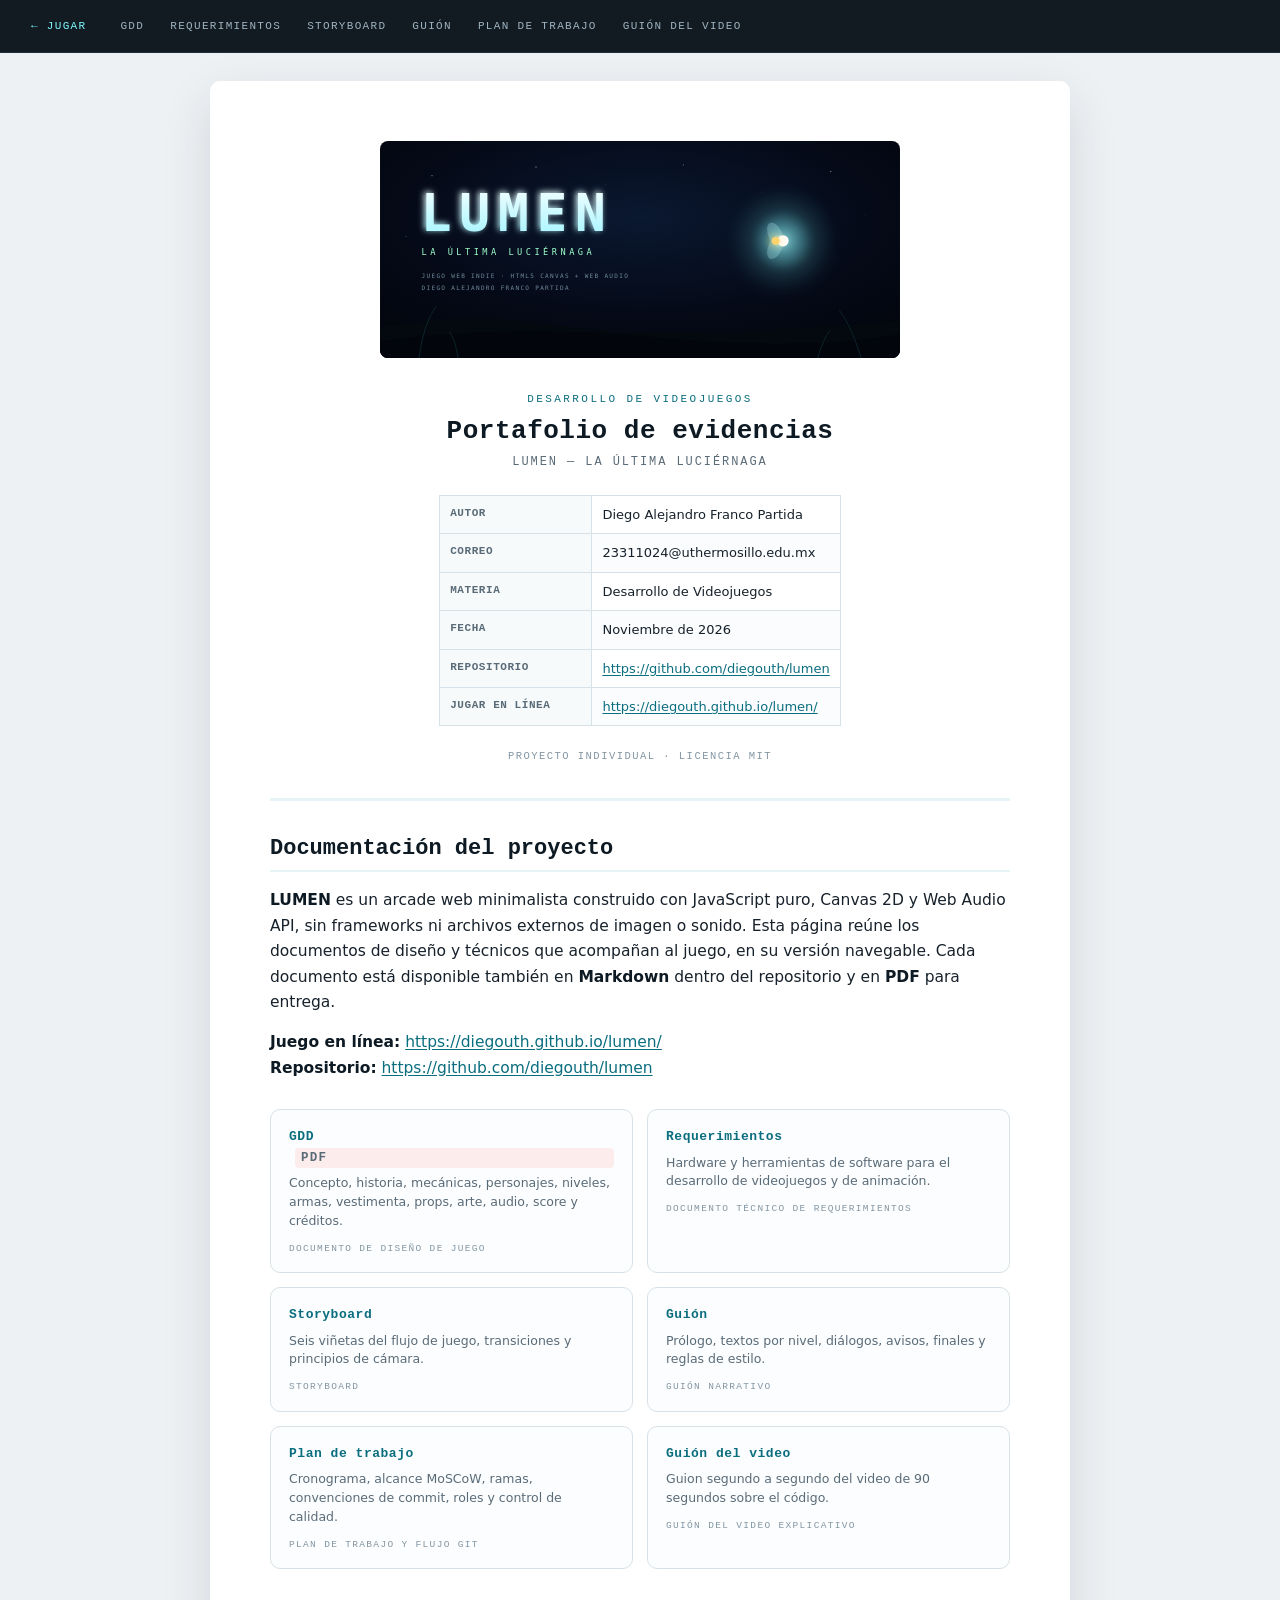
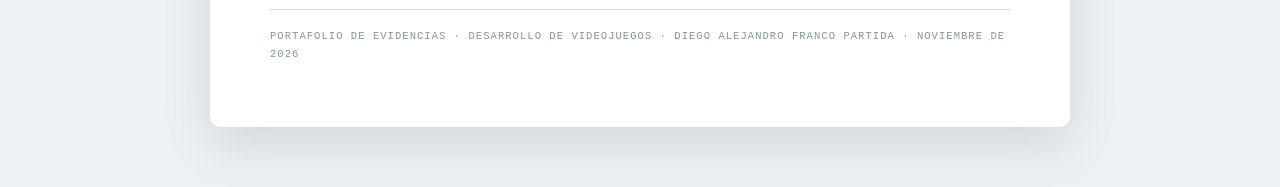
==== docs/index.html @ 680f1099 "docs(site): portafolio HTML navegable, PDF entregables y apartado de mecánicas" ====
<!DOCTYPE html>
<html lang="es">
<head>
<meta charset="utf-8">
<meta name="viewport" content="width=device-width, initial-scale=1">
<title>Portafolio de evidencias · LUMEN</title>
<meta name="description" content="Documentación de LUMEN">
<link rel="icon" href="../assets/favicon.svg" type="image/svg+xml">
<style>
:root {
  --ink: #17212b;
  --muted: #5a6b78;
  --faint: #8496a3;
  --accent: #0b6e7f;
  --accent-soft: #e6f4f7;
  --amber: #9a6b00;
  --line: #d7e2e8;
  --code-bg: #f4f7f9;
  --sans: "Segoe UI", system-ui, -apple-system, "Helvetica Neue", Arial, sans-serif;
  --mono: ui-monospace, SFMono-Regular, "SF Mono", Menlo, Consolas, "Liberation Mono", monospace;
}
* { box-sizing: border-box; }
html { -webkit-text-size-adjust: 100%; }
body {
  margin: 0;
  background: #eef1f4;
  color: var(--ink);
  font-family: var(--sans);
  font-size: 15.5px;
  line-height: 1.65;
}
.doc-nav {
  position: sticky;
  top: 0;
  z-index: 10;
  display: flex;
  flex-wrap: wrap;
  align-items: center;
  gap: 4px;
  padding: 10px 20px;
  background: rgba(9, 18, 26, 0.96);
  border-bottom: 1px solid #1d2f3c;
  backdrop-filter: blur(8px);
}
.doc-nav a {
  color: #9fb4c2;
  text-decoration: none;
  font-family: var(--mono);
  font-size: 11px;
  letter-spacing: 0.12em;
  text-transform: uppercase;
  padding: 6px 10px;
  border-radius: 999px;
  border: 1px solid transparent;
  white-space: nowrap;
}
.doc-nav a:hover { color: #7ef9ff; border-color: rgba(126, 249, 255, 0.35); }
.doc-nav a.active { color: #04121a; background: #7ef9ff; font-weight: 700; }
.doc-nav a.back { color: #7ef9ff; margin-right: 8px; }

.page {
  max-width: 860px;
  margin: 28px auto 60px;
  padding: 52px 60px 64px;
  background: #fff;
  border-radius: 10px;
  box-shadow: 0 18px 50px rgba(15, 32, 45, 0.12);
}

h1, h2, h3, h4 {
  font-family: var(--mono);
  line-height: 1.25;
  color: #0d1a24;
}
h1 { font-size: 30px; letter-spacing: 0.02em; margin: 0 0 26px; }
h2 {
  font-size: 22px;
  margin: 46px 0 16px;
  padding-bottom: 8px;
  border-bottom: 2px solid var(--accent-soft);
}
h3 { font-size: 16.5px; margin: 30px 0 10px; color: var(--accent); }
h4 { font-size: 14px; margin: 22px 0 8px; color: var(--muted); letter-spacing: 0.06em; text-transform: uppercase; }
p { margin: 0 0 14px; }
a { color: var(--accent); text-decoration: underline; text-underline-offset: 2px; }
a:hover { color: #064d59; }
strong { color: #0d1a24; }
em { color: var(--muted); }
ul, ol { margin: 0 0 16px; padding-left: 24px; }
li { margin: 4px 0; }
li::marker { color: var(--accent); }
hr { border: 0; border-top: 1px solid var(--line); margin: 34px 0; }
blockquote {
  margin: 18px 0;
  padding: 12px 18px;
  border-left: 4px solid var(--accent);
  background: var(--accent-soft);
  border-radius: 0 6px 6px 0;
  color: #24323d;
}
blockquote p:last-child { margin-bottom: 0; }
code {
  font-family: var(--mono);
  font-size: 0.86em;
  background: var(--code-bg);
  border: 1px solid var(--line);
  border-radius: 4px;
  padding: 1px 5px;
  color: #0a4f5c;
}
pre {
  margin: 18px 0;
  padding: 16px 18px;
  background: #0d1a24;
  border-radius: 8px;
  overflow-x: auto;
  line-height: 1.5;
}
pre code {
  background: none;
  border: 0;
  padding: 0;
  color: #cfeefa;
  font-size: 12.5px;
}
table {
  width: 100%;
  border-collapse: collapse;
  margin: 18px 0 22px;
  font-size: 13.5px;
}
th, td {
  border: 1px solid var(--line);
  padding: 8px 10px;
  text-align: left;
  vertical-align: top;
}
thead th {
  background: var(--accent-soft);
  color: #0a4f5c;
  font-family: var(--mono);
  font-size: 11.5px;
  letter-spacing: 0.06em;
  text-transform: uppercase;
}
tbody tr:nth-child(even) { background: #fafcfd; }
img { max-width: 100%; height: auto; }
p[align="center"] img { display: inline-block; }

/* Portada */
.cover {
  text-align: center;
  padding: 8px 0 32px;
  border-bottom: 3px solid var(--accent-soft);
  margin-bottom: 10px;
}
.cover-logo { width: 100%; max-width: 520px; border-radius: 8px; }
.cover-kicker {
  margin: 24px 0 6px;
  font-family: var(--mono);
  font-size: 11px;
  letter-spacing: 0.22em;
  text-transform: uppercase;
  color: var(--accent);
}
.cover-title { margin: 0 0 6px; font-size: 26px; }
.cover-project {
  margin: 0 0 22px;
  font-family: var(--mono);
  font-size: 12px;
  letter-spacing: 0.16em;
  text-transform: uppercase;
  color: var(--muted);
}
.cover-meta {
  width: auto;
  max-width: 520px;
  margin: 0 auto;
  font-size: 13px;
  text-align: left;
}
.cover-meta th {
  width: 38%;
  background: #f7fafb;
  font-family: var(--mono);
  font-size: 11px;
  letter-spacing: 0.05em;
  text-transform: uppercase;
  color: var(--muted);
}
.cover-foot {
  margin: 22px 0 0;
  font-family: var(--mono);
  font-size: 10.5px;
  letter-spacing: 0.14em;
  text-transform: uppercase;
  color: var(--faint);
}
/* Evita duplicar el título cuando ya lo muestra la portada */
.cover + .doc-body > h1:first-child { display: none; }

/* Índice de documentos */
.portfolio-intro { margin-bottom: 28px; }
.doc-grid {
  display: grid;
  grid-template-columns: repeat(auto-fill, minmax(250px, 1fr));
  gap: 14px;
  margin: 24px 0 0;
}
.doc-card {
  display: block;
  padding: 16px 18px;
  border: 1px solid var(--line);
  border-radius: 10px;
  text-decoration: none;
  color: inherit;
  background: #fbfdfe;
  transition: border-color 0.15s ease, box-shadow 0.15s ease, transform 0.15s ease;
}
.doc-card:hover {
  border-color: var(--accent);
  box-shadow: 0 8px 22px rgba(11, 110, 127, 0.12);
  transform: translateY(-2px);
}
.doc-card strong {
  display: block;
  font-family: var(--mono);
  font-size: 13px;
  letter-spacing: 0.04em;
  color: var(--accent);
  margin-bottom: 6px;
}
.doc-card span { display: block; font-size: 12.5px; color: var(--muted); line-height: 1.5; }
.doc-card em {
  display: block;
  margin-top: 10px;
  font-family: var(--mono);
  font-size: 9.5px;
  letter-spacing: 0.14em;
  text-transform: uppercase;
  font-style: normal;
  color: var(--faint);
}
.badge-pdf {
  display: inline-block;
  margin-left: 6px;
  padding: 1px 6px;
  border-radius: 4px;
  background: #fdecec;
  color: #a33;
  font-family: var(--mono);
  font-size: 9px;
  letter-spacing: 0.1em;
  vertical-align: middle;
}
.foot-note {
  margin-top: 40px;
  padding-top: 18px;
  border-top: 1px solid var(--line);
  font-family: var(--mono);
  font-size: 10.5px;
  letter-spacing: 0.1em;
  color: var(--faint);
  text-transform: uppercase;
}

/* Impresión / PDF */
@media print {
  @page { size: A4; margin: 17mm 15mm 18mm; }
  body { background: #fff; font-size: 10.5pt; line-height: 1.5; }
  .doc-nav { display: none !important; }
  .page {
    max-width: none;
    margin: 0;
    padding: 0;
    box-shadow: none;
    border-radius: 0;
  }
  h2 { page-break-after: avoid; break-after: avoid; margin-top: 26px; }
  h3 { page-break-after: avoid; break-after: avoid; }
  pre, img, blockquote { page-break-inside: avoid; break-inside: avoid; }
  table { page-break-inside: auto; break-inside: auto; }
  thead { display: table-header-group; }
  tr { page-break-inside: avoid; break-inside: avoid; }
  pre { background: #f4f7f9; border: 1px solid var(--line); }
  pre code { color: #17212b; font-size: 9pt; }
  a { color: var(--accent); }
  .cover { page-break-after: always; break-after: page; }
  .doc-card { box-shadow: none; }
}

@media (max-width: 720px) {
  .page { margin: 0; border-radius: 0; padding: 26px 20px 44px; box-shadow: none; }
  .doc-nav { padding: 8px 10px; }
  body { font-size: 15px; }
  h1 { font-size: 25px; }
  h2 { font-size: 20px; }
  table { font-size: 12px; }
  th, td { padding: 6px 7px; }
}
</style>
</head>
<body class="is-index">
<nav class="doc-nav" aria-label="Documentos"><a href="../index.html" class="back">← Jugar</a><a href="GDD.html">GDD</a><a href="REQUERIMIENTOS.html">Requerimientos</a><a href="STORYBOARD.html">Storyboard</a><a href="GUION.html">Guión</a><a href="PLAN-DE-TRABAJO.html">Plan de trabajo</a><a href="VIDEO.html">Guión del video</a></nav>
<main class="page">


  <header class="cover">
    <img class="cover-logo" src="../assets/splash.svg" alt="LUMEN — La última luciérnaga">
    <p class="cover-kicker">Desarrollo de Videojuegos</p>
    <h1 class="cover-title">Portafolio de evidencias</h1>
    <p class="cover-project">LUMEN — La última luciérnaga</p>
    <table class="cover-meta">
      <tr><th>Autor</th><td>Diego Alejandro Franco Partida</td></tr>
      <tr><th>Correo</th><td>23311024@uthermosillo.edu.mx</td></tr>
      <tr><th>Materia</th><td>Desarrollo de Videojuegos</td></tr>
      <tr><th>Fecha</th><td>Noviembre de 2026</td></tr>
      <tr><th>Repositorio</th><td><a href="https://github.com/diegouth/lumen">https://github.com/diegouth/lumen</a></td></tr>
      <tr><th>Jugar en línea</th><td><a href="https://diegouth.github.io/lumen/">https://diegouth.github.io/lumen/</a></td></tr>
    </table>
    <p class="cover-foot">Proyecto individual · Licencia MIT</p>
  </header>
<section class="portfolio-intro">
  <h2 style="margin-top:34px">Documentación del proyecto</h2>
  <p><strong>LUMEN</strong> es un arcade web minimalista construido con JavaScript puro, Canvas 2D y Web Audio API, sin
  frameworks ni archivos externos de imagen o sonido. Esta página reúne los documentos de diseño y técnicos que
  acompañan al juego, en su versión navegable. Cada documento está disponible también en <strong>Markdown</strong>
  dentro del repositorio y en <strong>PDF</strong> para entrega.</p>
  <p><strong>Juego en línea:</strong> <a href="https://diegouth.github.io/lumen/">https://diegouth.github.io/lumen/</a><br>
  <strong>Repositorio:</strong> <a href="https://github.com/diegouth/lumen">https://github.com/diegouth/lumen</a></p>
</section>
<section class="doc-grid">
<a class="doc-card" href="GDD.html">
      <strong>GDD<span class="badge-pdf">PDF</span></strong>
      <span>Concepto, historia, mecánicas, personajes, niveles, armas, vestimenta, props, arte, audio, score y créditos.</span>
      <em>Documento de Diseño de Juego</em>
    </a>
<a class="doc-card" href="REQUERIMIENTOS.html">
      <strong>Requerimientos</strong>
      <span>Hardware y herramientas de software para el desarrollo de videojuegos y de animación.</span>
      <em>Documento técnico de requerimientos</em>
    </a>
<a class="doc-card" href="STORYBOARD.html">
      <strong>Storyboard</strong>
      <span>Seis viñetas del flujo de juego, transiciones y principios de cámara.</span>
      <em>Storyboard</em>
    </a>
<a class="doc-card" href="GUION.html">
      <strong>Guión</strong>
      <span>Prólogo, textos por nivel, diálogos, avisos, finales y reglas de estilo.</span>
      <em>Guión narrativo</em>
    </a>
<a class="doc-card" href="PLAN-DE-TRABAJO.html">
      <strong>Plan de trabajo</strong>
      <span>Cronograma, alcance MoSCoW, ramas, convenciones de commit, roles y control de calidad.</span>
      <em>Plan de trabajo y flujo Git</em>
    </a>
<a class="doc-card" href="VIDEO.html">
      <strong>Guión del video</strong>
      <span>Guion segundo a segundo del video de 90 segundos sobre el código.</span>
      <em>Guión del video explicativo</em>
    </a>
</section>
<section class="foot-note">
  Portafolio de evidencias · Desarrollo de Videojuegos · Diego Alejandro Franco Partida · Noviembre de 2026
</section>
</main>
</body>
</html>
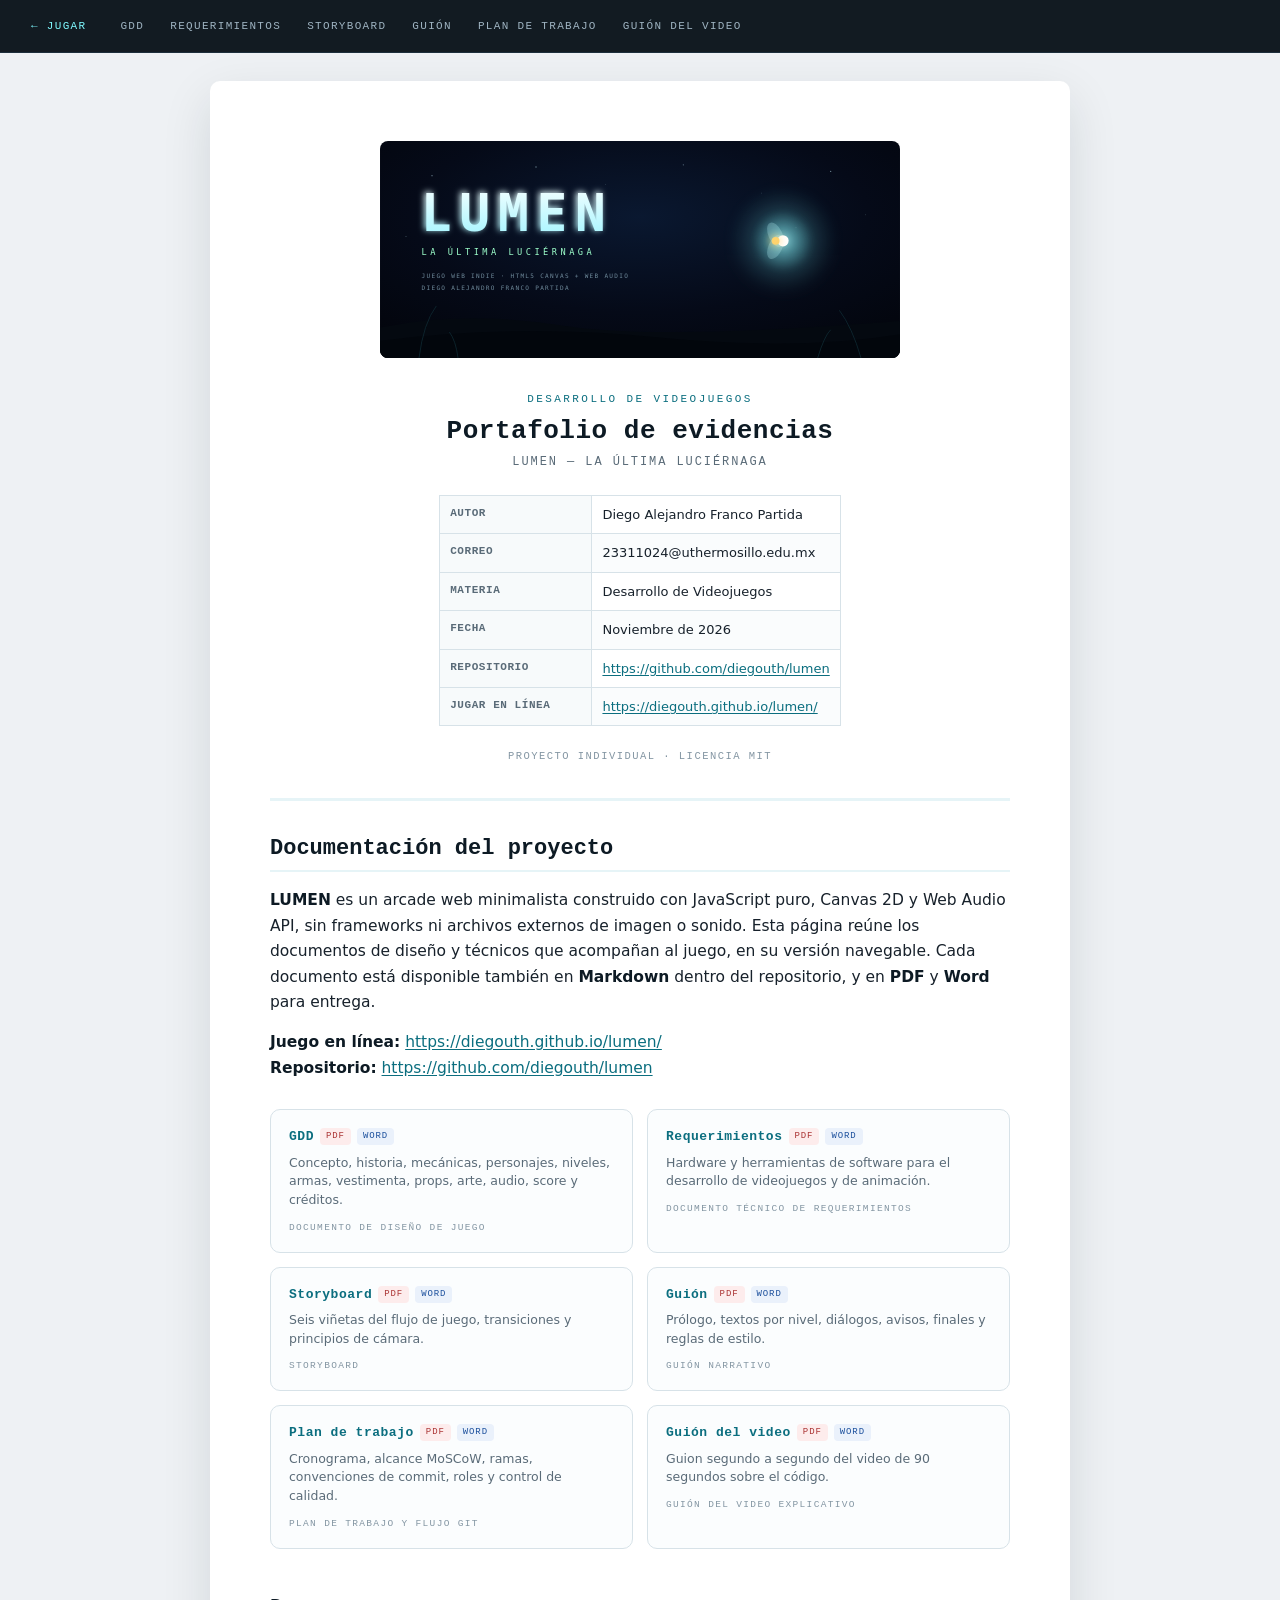
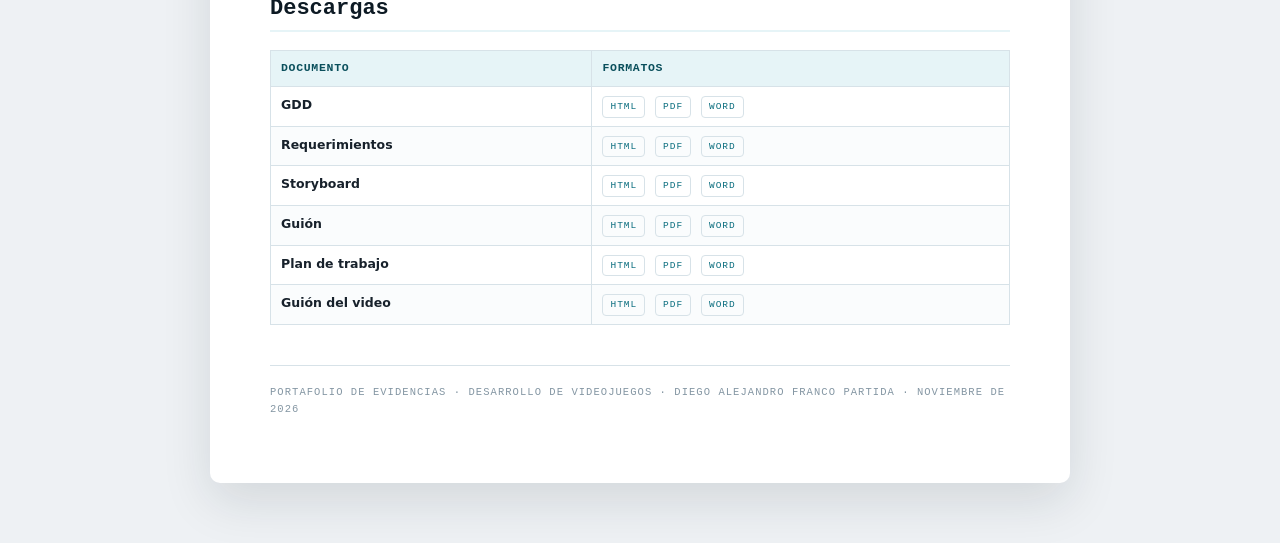
==== commit 3ceb113c: "docs(word): versiones .docx de los seis documentos y descargas en el portafolio" ====
--- a/docs/index.html
+++ b/docs/index.html
@@ -230,7 +230,7 @@
   color: var(--accent);
   margin-bottom: 6px;
 }
-.doc-card span { display: block; font-size: 12.5px; color: var(--muted); line-height: 1.5; }
+.doc-card > span { display: block; font-size: 12.5px; color: var(--muted); line-height: 1.5; }
 .doc-card em {
   display: block;
   margin-top: 10px;
@@ -241,18 +241,37 @@
   font-style: normal;
   color: var(--faint);
 }
-.badge-pdf {
+.doc-card .badge-pdf,
+.doc-card .badge-docx {
   display: inline-block;
   margin-left: 6px;
   padding: 1px 6px;
   border-radius: 4px;
-  background: #fdecec;
-  color: #a33;
   font-family: var(--mono);
   font-size: 9px;
+  font-weight: 400;
   letter-spacing: 0.1em;
   vertical-align: middle;
 }
+.doc-card .badge-pdf { background: #fdecec; color: #a33; }
+.doc-card .badge-docx { background: #eaf1fb; color: #1b4f9c; }
+.downloads { margin-top: 38px; }
+.downloads table { font-size: 12.5px; }
+.downloads td:first-child { font-weight: 600; }
+.downloads .fmt a {
+  display: inline-block;
+  margin-right: 10px;
+  font-family: var(--mono);
+  font-size: 9.5px;
+  letter-spacing: 0.1em;
+  text-transform: uppercase;
+  text-decoration: none;
+  padding: 2px 7px;
+  border: 1px solid var(--line);
+  border-radius: 4px;
+}
+.downloads .fmt a:hover { border-color: var(--accent); background: var(--accent-soft); }
+
 .foot-note {
   margin-top: 40px;
   padding-top: 18px;
@@ -324,42 +343,56 @@
   <h2 style="margin-top:34px">Documentación del proyecto</h2>
   <p><strong>LUMEN</strong> es un arcade web minimalista construido con JavaScript puro, Canvas 2D y Web Audio API, sin
   frameworks ni archivos externos de imagen o sonido. Esta página reúne los documentos de diseño y técnicos que
-  acompañan al juego, en su versión navegable. Cada documento está disponible también en <strong>Markdown</strong>
-  dentro del repositorio y en <strong>PDF</strong> para entrega.</p>
+  acompañan al juego, en su versión navegable. Cada documento está disponible también en
+  <strong>Markdown</strong> dentro del repositorio, y en <strong>PDF</strong> y <strong>Word</strong> para entrega.</p>
   <p><strong>Juego en línea:</strong> <a href="https://diegouth.github.io/lumen/">https://diegouth.github.io/lumen/</a><br>
   <strong>Repositorio:</strong> <a href="https://github.com/diegouth/lumen">https://github.com/diegouth/lumen</a></p>
 </section>
 <section class="doc-grid">
 <a class="doc-card" href="GDD.html">
-      <strong>GDD<span class="badge-pdf">PDF</span></strong>
+      <strong>GDD<span class="badge-pdf">PDF</span><span class="badge-docx">WORD</span></strong>
       <span>Concepto, historia, mecánicas, personajes, niveles, armas, vestimenta, props, arte, audio, score y créditos.</span>
       <em>Documento de Diseño de Juego</em>
     </a>
 <a class="doc-card" href="REQUERIMIENTOS.html">
-      <strong>Requerimientos</strong>
+      <strong>Requerimientos<span class="badge-pdf">PDF</span><span class="badge-docx">WORD</span></strong>
       <span>Hardware y herramientas de software para el desarrollo de videojuegos y de animación.</span>
       <em>Documento técnico de requerimientos</em>
     </a>
 <a class="doc-card" href="STORYBOARD.html">
-      <strong>Storyboard</strong>
+      <strong>Storyboard<span class="badge-pdf">PDF</span><span class="badge-docx">WORD</span></strong>
       <span>Seis viñetas del flujo de juego, transiciones y principios de cámara.</span>
       <em>Storyboard</em>
     </a>
 <a class="doc-card" href="GUION.html">
-      <strong>Guión</strong>
+      <strong>Guión<span class="badge-pdf">PDF</span><span class="badge-docx">WORD</span></strong>
       <span>Prólogo, textos por nivel, diálogos, avisos, finales y reglas de estilo.</span>
       <em>Guión narrativo</em>
     </a>
 <a class="doc-card" href="PLAN-DE-TRABAJO.html">
-      <strong>Plan de trabajo</strong>
+      <strong>Plan de trabajo<span class="badge-pdf">PDF</span><span class="badge-docx">WORD</span></strong>
       <span>Cronograma, alcance MoSCoW, ramas, convenciones de commit, roles y control de calidad.</span>
       <em>Plan de trabajo y flujo Git</em>
     </a>
 <a class="doc-card" href="VIDEO.html">
-      <strong>Guión del video</strong>
+      <strong>Guión del video<span class="badge-pdf">PDF</span><span class="badge-docx">WORD</span></strong>
       <span>Guion segundo a segundo del video de 90 segundos sobre el código.</span>
       <em>Guión del video explicativo</em>
     </a>
+</section>
+<section class="downloads">
+  <h2>Descargas</h2>
+  <table>
+    <thead><tr><th>Documento</th><th>Formatos</th></tr></thead>
+    <tbody>
+<tr><td>GDD</td><td class="fmt"><a href="GDD.html">HTML</a><a href="pdf/GDD.pdf">PDF</a><a href="docx/GDD.docx">Word</a></td></tr>
+<tr><td>Requerimientos</td><td class="fmt"><a href="REQUERIMIENTOS.html">HTML</a><a href="pdf/Requerimientos.pdf">PDF</a><a href="docx/Requerimientos.docx">Word</a></td></tr>
+<tr><td>Storyboard</td><td class="fmt"><a href="STORYBOARD.html">HTML</a><a href="pdf/Storyboard.pdf">PDF</a><a href="docx/Storyboard.docx">Word</a></td></tr>
+<tr><td>Guión</td><td class="fmt"><a href="GUION.html">HTML</a><a href="pdf/Guion.pdf">PDF</a><a href="docx/Guion.docx">Word</a></td></tr>
+<tr><td>Plan de trabajo</td><td class="fmt"><a href="PLAN-DE-TRABAJO.html">HTML</a><a href="pdf/Plan-de-trabajo.pdf">PDF</a><a href="docx/Plan-de-trabajo.docx">Word</a></td></tr>
+<tr><td>Guión del video</td><td class="fmt"><a href="VIDEO.html">HTML</a><a href="pdf/Guion-del-video.pdf">PDF</a><a href="docx/Guion-del-video.docx">Word</a></td></tr>
+    </tbody>
+  </table>
 </section>
 <section class="foot-note">
   Portafolio de evidencias · Desarrollo de Videojuegos · Diego Alejandro Franco Partida · Noviembre de 2026
